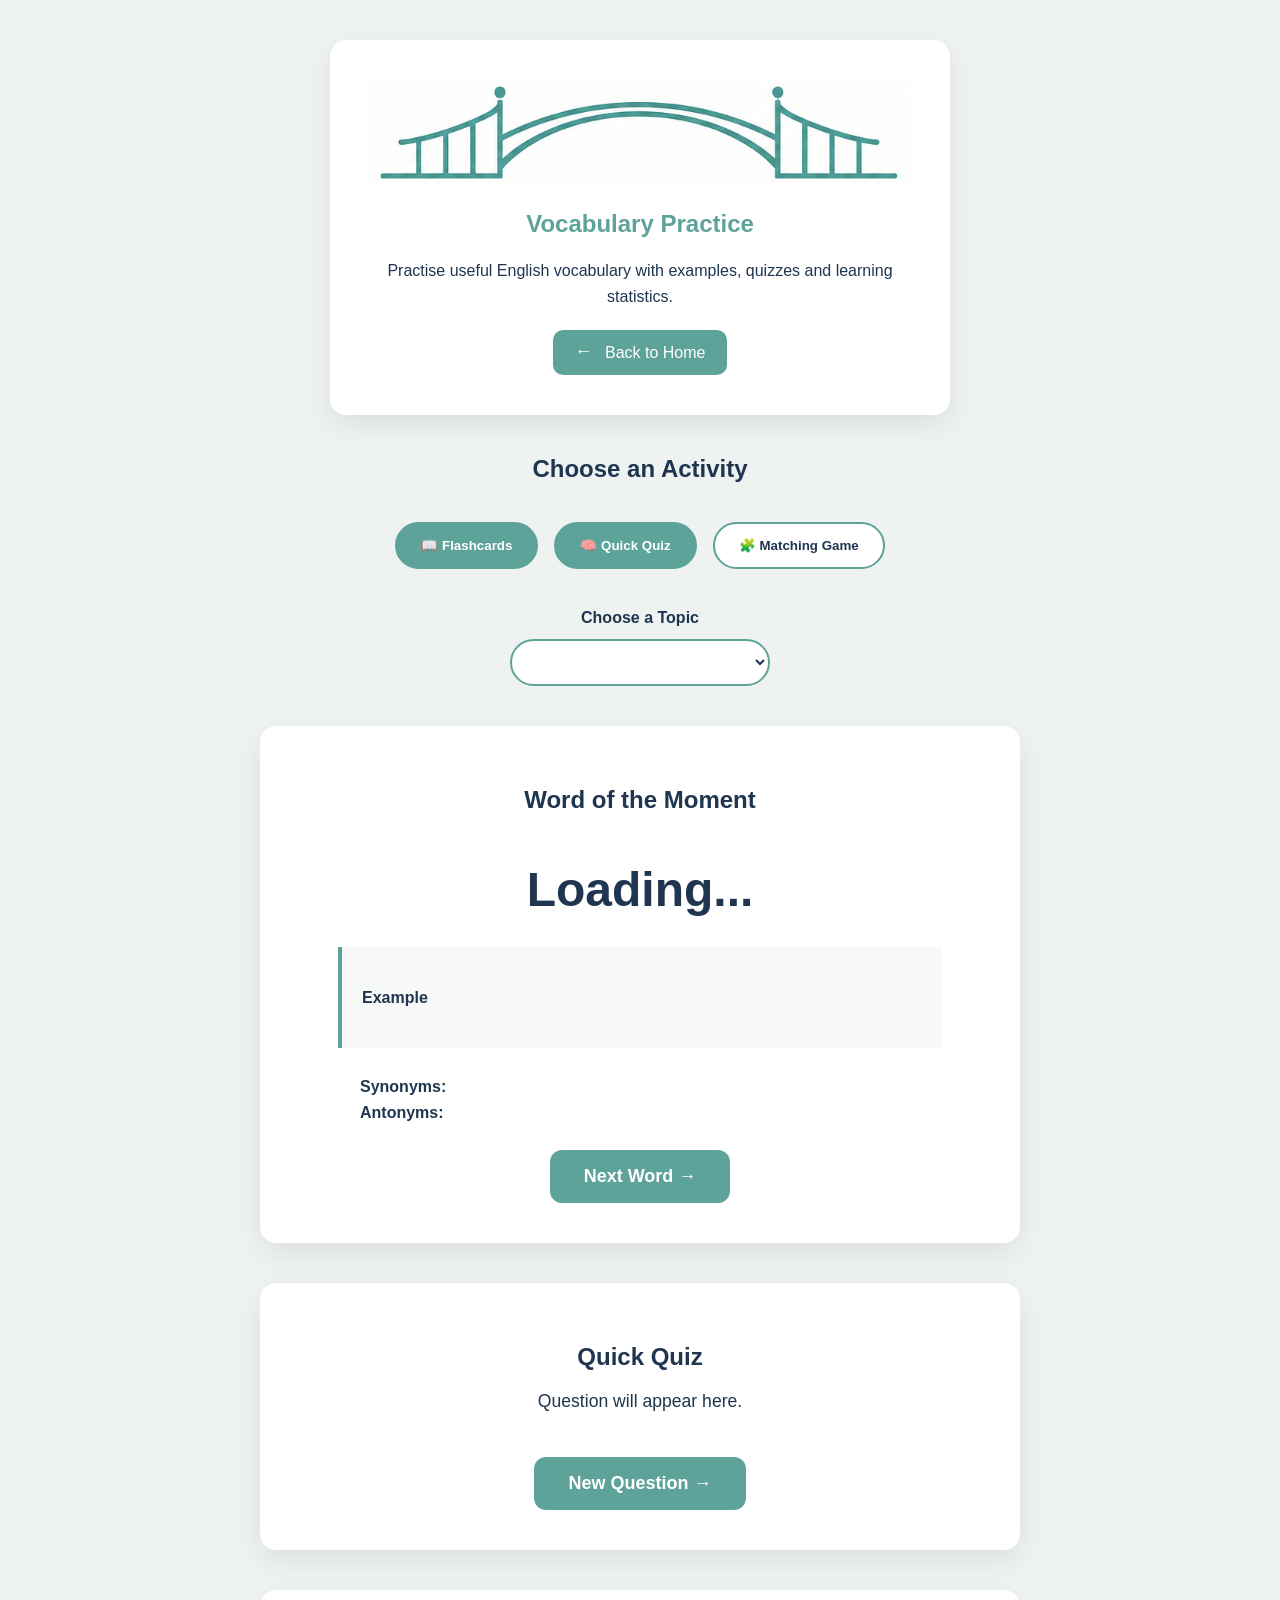
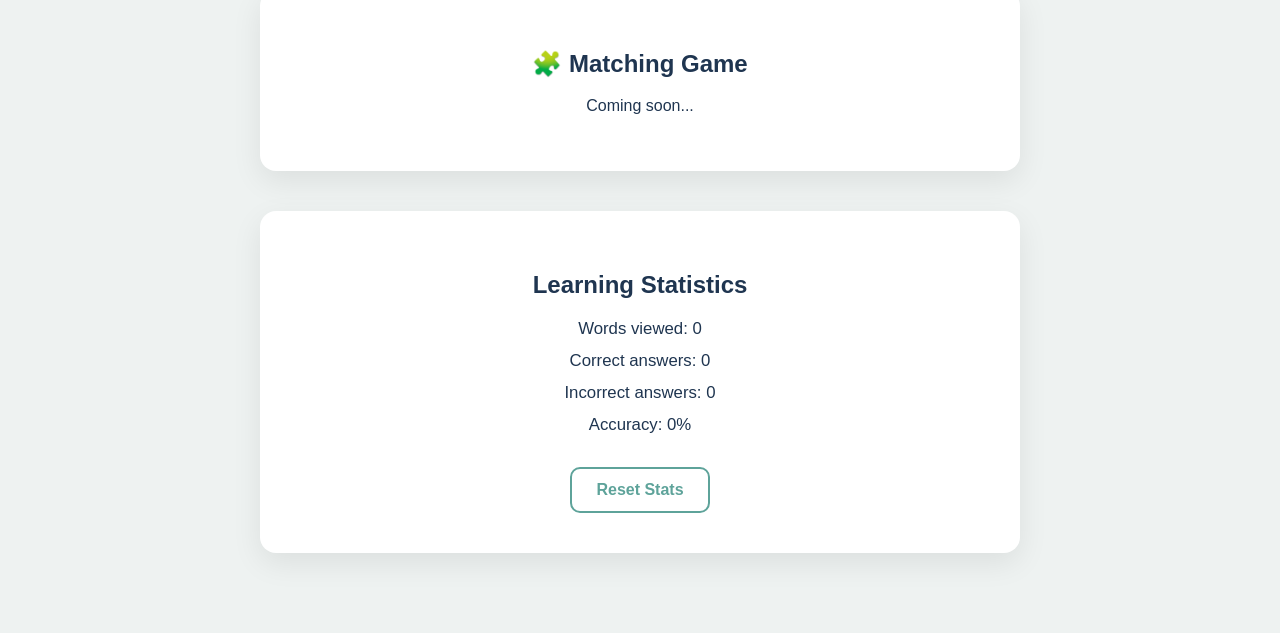
==== vocabulary.html @ be7f13d9 "Create matching game foundation" ====
<!DOCTYPE html>

<html lang="en">

<head>
    <meta charset="UTF-8">

<meta name="viewport" content="width=device-width, initial-scale=1.0">

<title>Vocabulary | MLJ Interactive Learning Suite</title>

<link rel="stylesheet" href="css/style.css">

</head>

<body>

<div class="container">

    <section class="hero">
        <img 
            src="images/mlj-bridge.png" 
            alt="My Language Journey bridge logo" 
            class="hero-logo"
        >

        <h1>Vocabulary Practice</h1>

        <p class="hero-text">
            Practise useful English vocabulary with examples, quizzes and learning statistics.
        </p>

        <a href="index.html" class="button-link"><span class="arrow">←</span> Back to Home</a>
    </section>

    <section class="vocabulary-activity-menu">

        <h2>Choose an Activity</h2>

        <div class="mini-activity-grid">

            <button class="mini-activity active">📖 Flashcards</button>

            <button class="mini-activity active">🧠 Quick Quiz</button>

            <button class="mini-activity">🧩 Matching Game</button>

        </div>

    </section>

    <section class="vocabulary-app">

        <div class="topic-control">
            <label for="topicSelect">Choose a Topic</label>

            <select id="topicSelect"></select>
        </div>

        <section class="word-card">

            <h2>Word of the Moment</h2>

            <div class="card">
                <h3 id="word">Loading...</h3>

                <p id="pronunciation"></p>

                <p id="wordMeta"></p>

                <p id="definition"></p>

                <div class="example-box">
                    <h4>Example</h4>
                    <p id="example"></p>
                </div>

                <div class="word-lists">
                    <p>
                        <strong>Synonyms:</strong>
                        <span id="synonyms"></span>
                    </p>

                    <p>
                        <strong>Antonyms:</strong>
                        <span id="antonyms"></span>
                    </p>
                </div>

                <button id="nextWord"> Next Word → </button>
            </div>

        </section>

        <section class="quiz-section">

            <h2>Quick Quiz</h2>

            <p id="quizQuestion">Question will appear here.</p>

            <div id="quizOptions"></div>

            <p id="quizFeedback"></p>

            <button id="newQuestion">New Question → </button>

        </section>

        <section class="matching-section">

            <h2>🧩 Matching Game</h2>

            <p>Coming soon...</p>

        </section>

        <section class="stats-section">

            <h2>Learning Statistics</h2>

            <p>Words viewed: <span id="wordsViewed">0</span></p>

            <p>Correct answers: <span id="correctAnswers">0</span></p>

            <p>Incorrect answers: <span id="incorrectAnswers">0</span></p>

            <p>Accuracy: <span id="accuracy">0%</span></p>

            <button id="reset-stats-button">Reset Stats</button>

        </section>

    </section>

</div>

<script src="js/ui.js"></script>
<script src="js/stats.js"></script>
<script src="js/vocabulary.js"></script>
<script src="js/quiz.js"></script>
<script src="js/matching.js"></script>

</body>

</html>
---- css/style.css ----
/* ======================================================
   MLJ Interactive Learning Suite
   Main Stylesheet
====================================================== */

body {
    margin: 0;
    font-family: Arial, Helvetica, sans-serif;
    background: #EEF2F1;
    color: #1F3550;
}

/* ======================================================
   Layout
====================================================== */

.container {
    max-width: 1100px;
    margin: 0 auto;
    padding: 40px 20px;
}

/* ======================================================
   Hero
====================================================== */

.hero {
    background: white;
    max-width: 620px;
    margin: 0 auto;
    padding: 40px;
    border-radius: 16px;
    text-align: center;
    box-shadow: 0 10px 30px rgba(0,0,0,.08);
    box-sizing: border-box;
}

.hero-logo {
    display: block;
    width: 100%;
    max-width: 550px;
    height: auto;
    margin: 0 auto 24px;
}

h1 {
    color: #5EA39A;
    margin-bottom: 12px;
}

.hero-text {
    max-width: 700px;
    margin: 20px auto 0;
    line-height: 1.6;
}

.eyebrow {
    color: #5EA39A;
    font-size: 14px;
    font-weight: bold;
    letter-spacing: 1px;
    text-transform: uppercase;
}

/* ======================================================
   Homepage Activity Cards
====================================================== */

.activity-grid {
    display: grid;
    grid-template-columns: repeat(2, 1fr);
    gap: 24px;
    margin-top: 50px;
}

.activity-card {
    background: white;
    border-radius: 18px;
    padding: 30px;
    box-shadow: 0 10px 30px rgba(31,53,80,.08);
}

.activity-icon {
    font-size: 36px;
    margin-bottom: 15px;
}

.activity-card h2 {
    color: #1F3550;
    margin-bottom: 10px;
}

.activity-card p {
    font-size: 16px;
    line-height: 1.6;
}

.coming-soon {
    opacity: .8;
}

/* ======================================================
   Buttons
====================================================== */

#nextWord,
#newQuestion {

    padding: 16px 34px;

    font-size: 18px;

    font-weight: bold;

    border-radius: 12px;

    min-width: 180px;
}

#nextWord:hover,
#newQuestion:hover {

    transform: translateY(-3px);

    box-shadow: 0 8px 18px rgba(31,53,80,.18);
}

button,
.button-link {

    display: inline-block;

    background: #5EA39A;
    color: white;

    text-decoration: none;

    border: none;
    border-radius: 10px;

    padding: 12px 22px;

    margin-top: 20px;

    cursor: pointer;

    transition: .25s;
}

button:hover,
.button-link:hover {

    background: #1F3550;
}

button:disabled {

    background: #B8C7C4;
    cursor: not-allowed;
}

.arrow {
    display: inline-block;
    margin-right: 8px;
    font-size: 18px;
    transform: translateY(-1px);
}

#reset-stats-button {

    background: white;
    color: #5EA39A;

    border: 2px solid #5EA39A;

    font-size: 16px;
    font-weight: bold;

    padding: 12px 24px;
}

#reset-stats-button:hover {

    background: #5EA39A;
    color: white;
}

/* ======================================================
   Vocabulary Page
====================================================== */

.vocabulary-app {

    max-width: 800px;
    margin: 20px auto 0;
    text-align: center;
}

.vocabulary-activity-menu {
    max-width: 760px;
    margin: 40px auto 20px;
    text-align: center;
}

.mini-activity-grid {
    display: flex;
    gap: 16px;
    justify-content: center;
    flex-wrap: wrap;
}

.mini-activity {
    background: white;
    color: #1F3550;
    border: 2px solid #5EA39A;
    border-radius: 999px;
    padding: 14px 24px;
    font-weight: bold;
}

.mini-activity.active {
    background: #5EA39A;
    color: white;
}

.topic-control {
    display: flex;
    flex-direction: column;
    align-items: center;
    justify-content: center;

    margin: 40px auto 30px;
}

.topic-control label {
    margin-bottom: 12px;
    font-weight: bold;
}

#topicSelect {
    display: block;
    width: 260px;
    max-width: 100%;
    margin: 0 auto;

    padding: 12px 45px 12px 20px;

    border-radius: 999px;
    border: 2px solid #5EA39A;

    background-color: white;

    font-size: 1rem;
    color: #1F3550;

    text-align: center;
    text-align-last: center;

    cursor: pointer;
}

.word-card,
.quiz-section,
.matching-section,
.stats-section {
    background: white;
    max-width: 760px;
    width: 100%;
    padding: 40px;
    border-radius: 16px;
    box-shadow: 0 10px 30px rgba(0,0,0,.08);
    box-sizing: border-box;
    margin: 40px auto;
    text-align: center;
}

/* ======================================================
   Word Card
====================================================== */

.card {

    transition: .3s;
}

.card:hover {

    transform: translateY(-4px);
}

.fade {
    opacity: 0;
    transform: translateY(8px);
}

.word-card,
.quiz-section {
    transition:
        opacity .25s ease,
        transform .25s ease;
}

#word {

    font-size:48px;
    font-weight:700;
    color: #1F3550;
    margin-bottom: 15px;
}

#pronunciation {

    color: #5EA39A;
    font-style: italic;
    margin-bottom: 15px;
}

#definition {

    max-width: 560px;
    margin: 0 auto;
    font-size: 1.1rem;
    line-height: 1.6;
}

.example-box {

    background: #F7F9F9;
    border-left: 4px solid #5EA39A;
    padding: 20px;
    margin: 30px auto;
    max-width: 560px;
    text-align: left;
}

.word-lists {

    max-width: 560px;
    margin: 25px auto 0;
    text-align: left;
}

.word-lists p {

    margin: 8px 0;
}

/* ======================================================
   Quiz
====================================================== */

#quizQuestion {

    font-size: 1.1rem;
    margin-bottom: 25px;
}

#quizOptions {
    max-width: 520px;
    margin: 0 auto;
}

#quizOptions button {

    display: block;

    width: 100%;

    margin: 12px 0;

    padding: 16px;

    font-size: 18px;

    font-weight: bold;

    letter-spacing: .3px;

    border-radius: 12px;

    transition: all .2s ease;
}

#quizOptions button:hover:not(:disabled) {

    transform: translateY(-3px);

    box-shadow: 0 8px 18px rgba(31,53,80,.18);

    background: #1F3550;
}

#quizOptions button.correct {

    background: #4CAF50;
}

#quizOptions button.incorrect {

    background: #D9534F;
}

#quizFeedback {

    margin-top: 20px;

    font-weight: bold;
}

/* ======================================================
   Matching Game
====================================================== */



/* ======================================================
   Statistics
====================================================== */

.stats-section p {

    margin: 12px 0;

    font-size: 1.05rem;
}

/* ======================================================
   Responsive
====================================================== */

@media (max-width:700px) {

    .activity-grid {
        grid-template-columns: 1fr;
    }

    .hero {
        padding: 30px;
    }

    .hero-logo {
        max-width: 420px;
    }

    .word-card,
    .quiz-section,
    .matching-section,
    .stats-section {
        padding: 25px;
    }
}
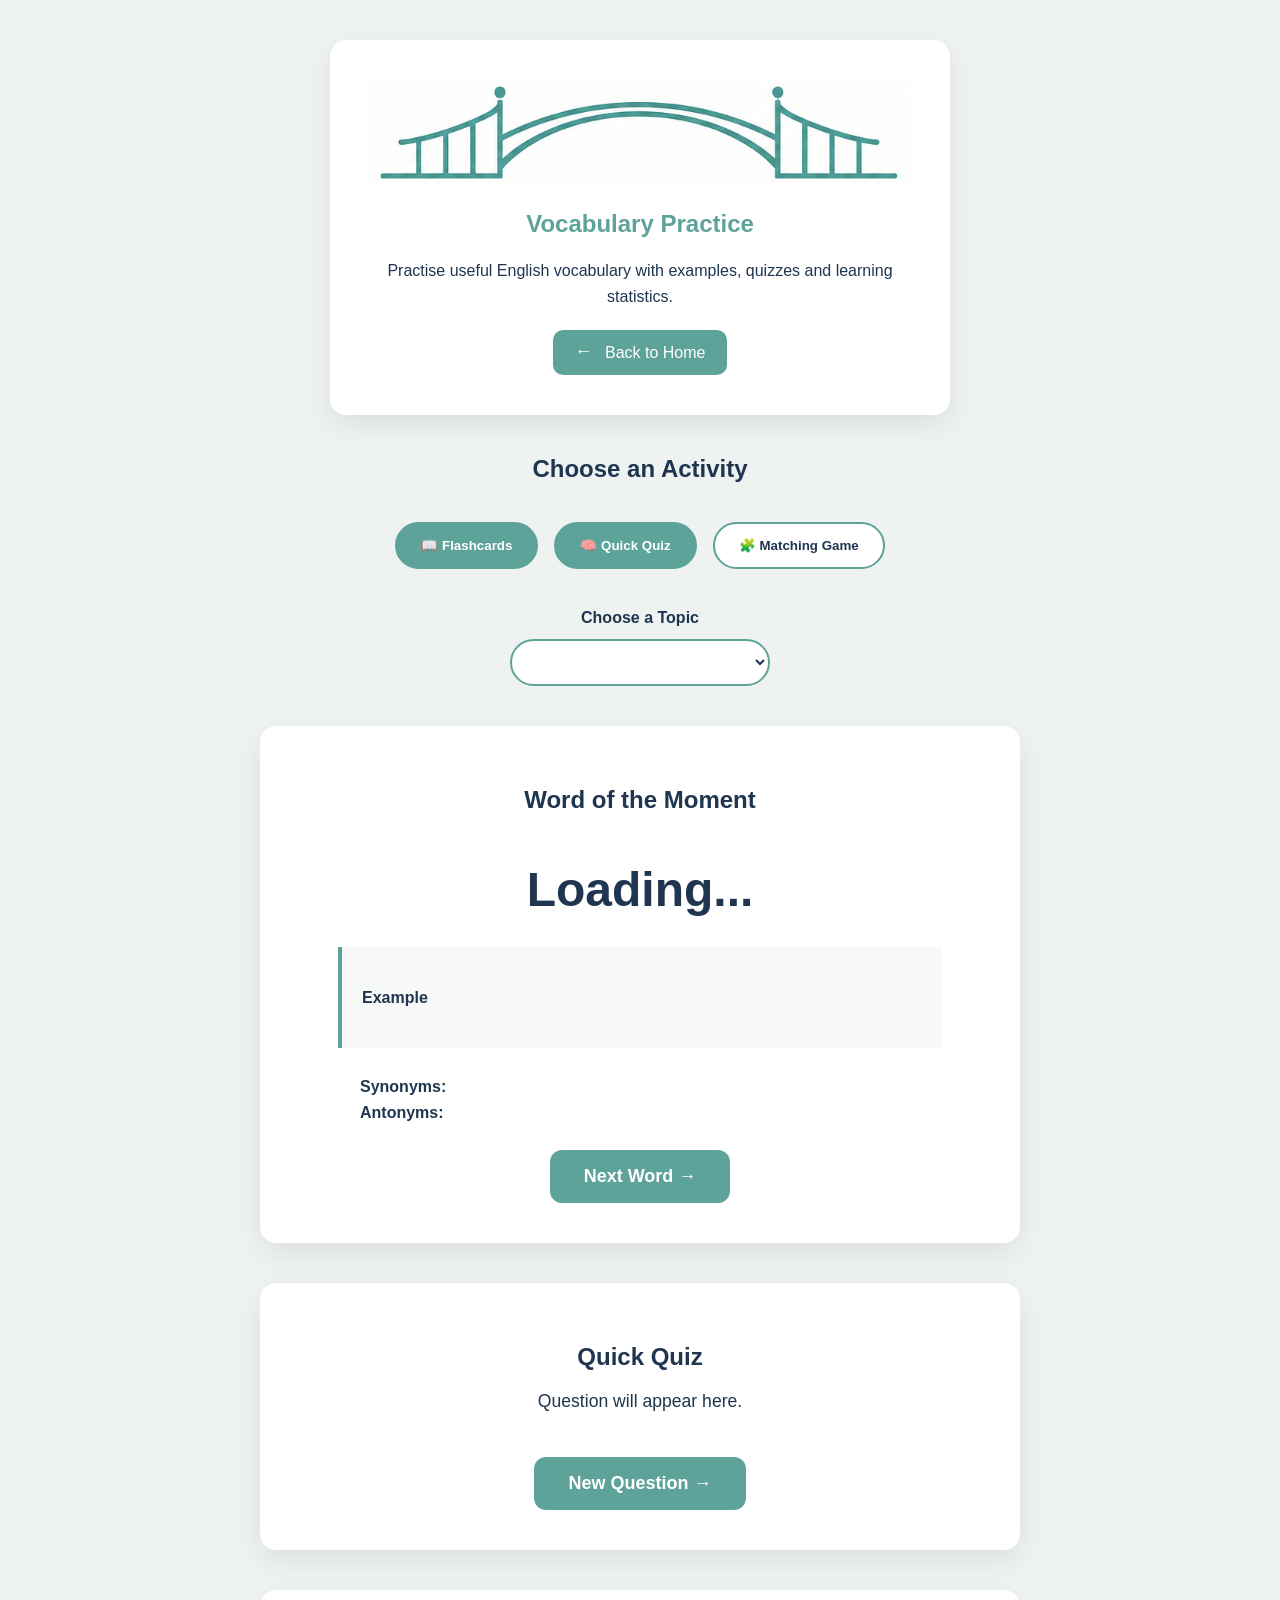
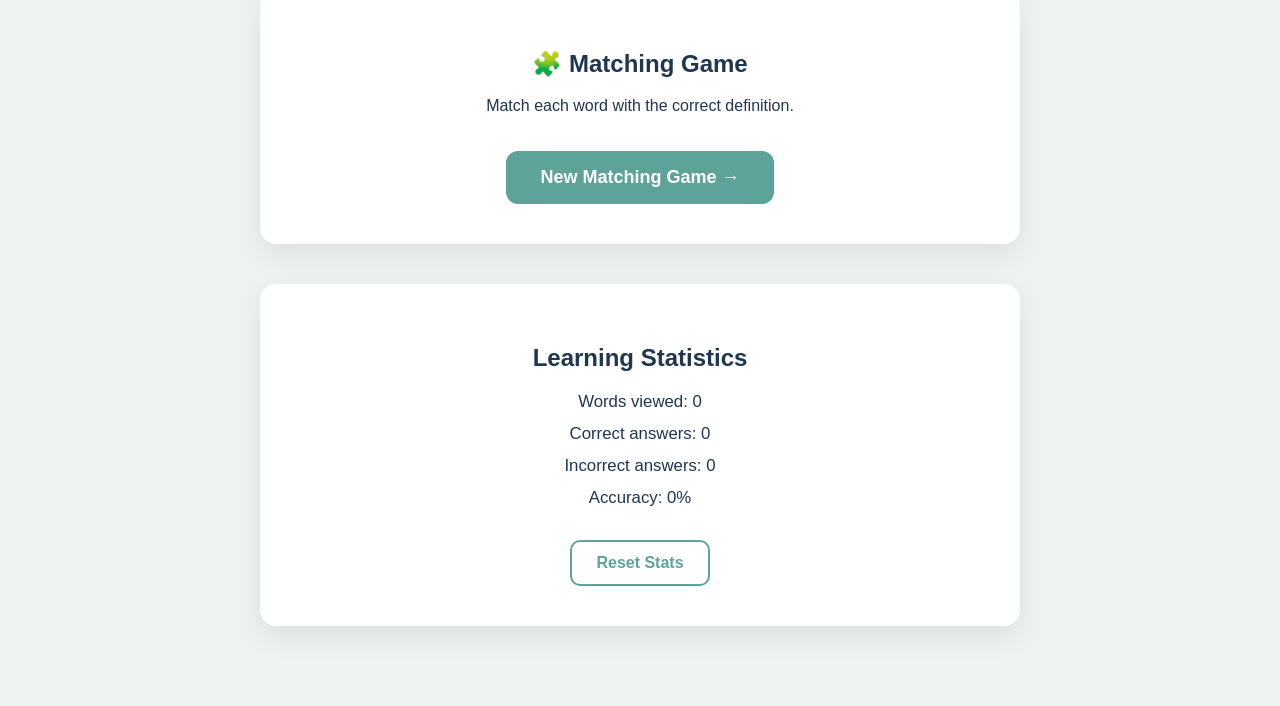
==== commit 85c39173: "Make matching game playable" ====
--- a/vocabulary.html
+++ b/vocabulary.html
@@ -110,7 +110,11 @@
 
             <h2>🧩 Matching Game</h2>
 
-            <p>Coming soon...</p>
+            <p>Match each word with the correct definition.</p>
+
+            <div id="matchingGame"></div>
+
+            <button id="newMatchingGame">New Matching Game →</button>
 
         </section>
 
--- a/css/style.css
+++ b/css/style.css
@@ -411,7 +411,86 @@
    Matching Game
 ====================================================== */
 
-
+.matching-columns {
+    display: grid;
+    grid-template-columns: 1fr 1fr;
+    gap: 32px;
+    margin-top: 30px;
+}
+
+.matching-column h3 {
+    margin-bottom: 18px;
+    color: #1F3550;
+}
+
+.matching-item {
+    background: #F7F9F9;
+    border: 2px solid #5EA39A;
+    border-radius: 12px;
+
+    min-height: 72px;
+    padding: 18px;
+    margin-bottom: 14px;
+
+    display: flex;
+    justify-content: center;
+    align-items: center;
+    text-align: center;
+
+    font-size: 17px;
+    line-height: 1.4;
+
+    cursor: pointer;
+    transition: .2s;
+}
+
+.matching-word {
+    font-size: 20px;
+    font-weight: 700;
+}
+
+.matching-definition {
+    font-size: 16px;
+    font-weight: 500;
+}
+
+.matching-item:hover {
+    background: white;
+    transform: translateY(-3px);
+    box-shadow: 0 8px 18px rgba(31,53,80,.15);
+}
+
+#newMatchingGame {
+    padding: 16px 34px;
+    font-size: 18px;
+    font-weight: bold;
+    border-radius: 12px;
+    min-width: 220px;
+}
+
+.matching-item.selected {
+    background: #1F3550;
+    color: white;
+    border-color: #1F3550;
+}
+
+.matching-item.matched {
+    background: #4CAF50;
+    color: white;
+    border-color: #4CAF50;
+    cursor: default;
+}
+
+.matching-item.wrong {
+    background: #D9534F;
+    color: white;
+    border-color: #D9534F;
+}
+
+#matchingFeedback {
+    margin-top: 20px;
+    font-weight: bold;
+}
 
 /* ======================================================
    Statistics
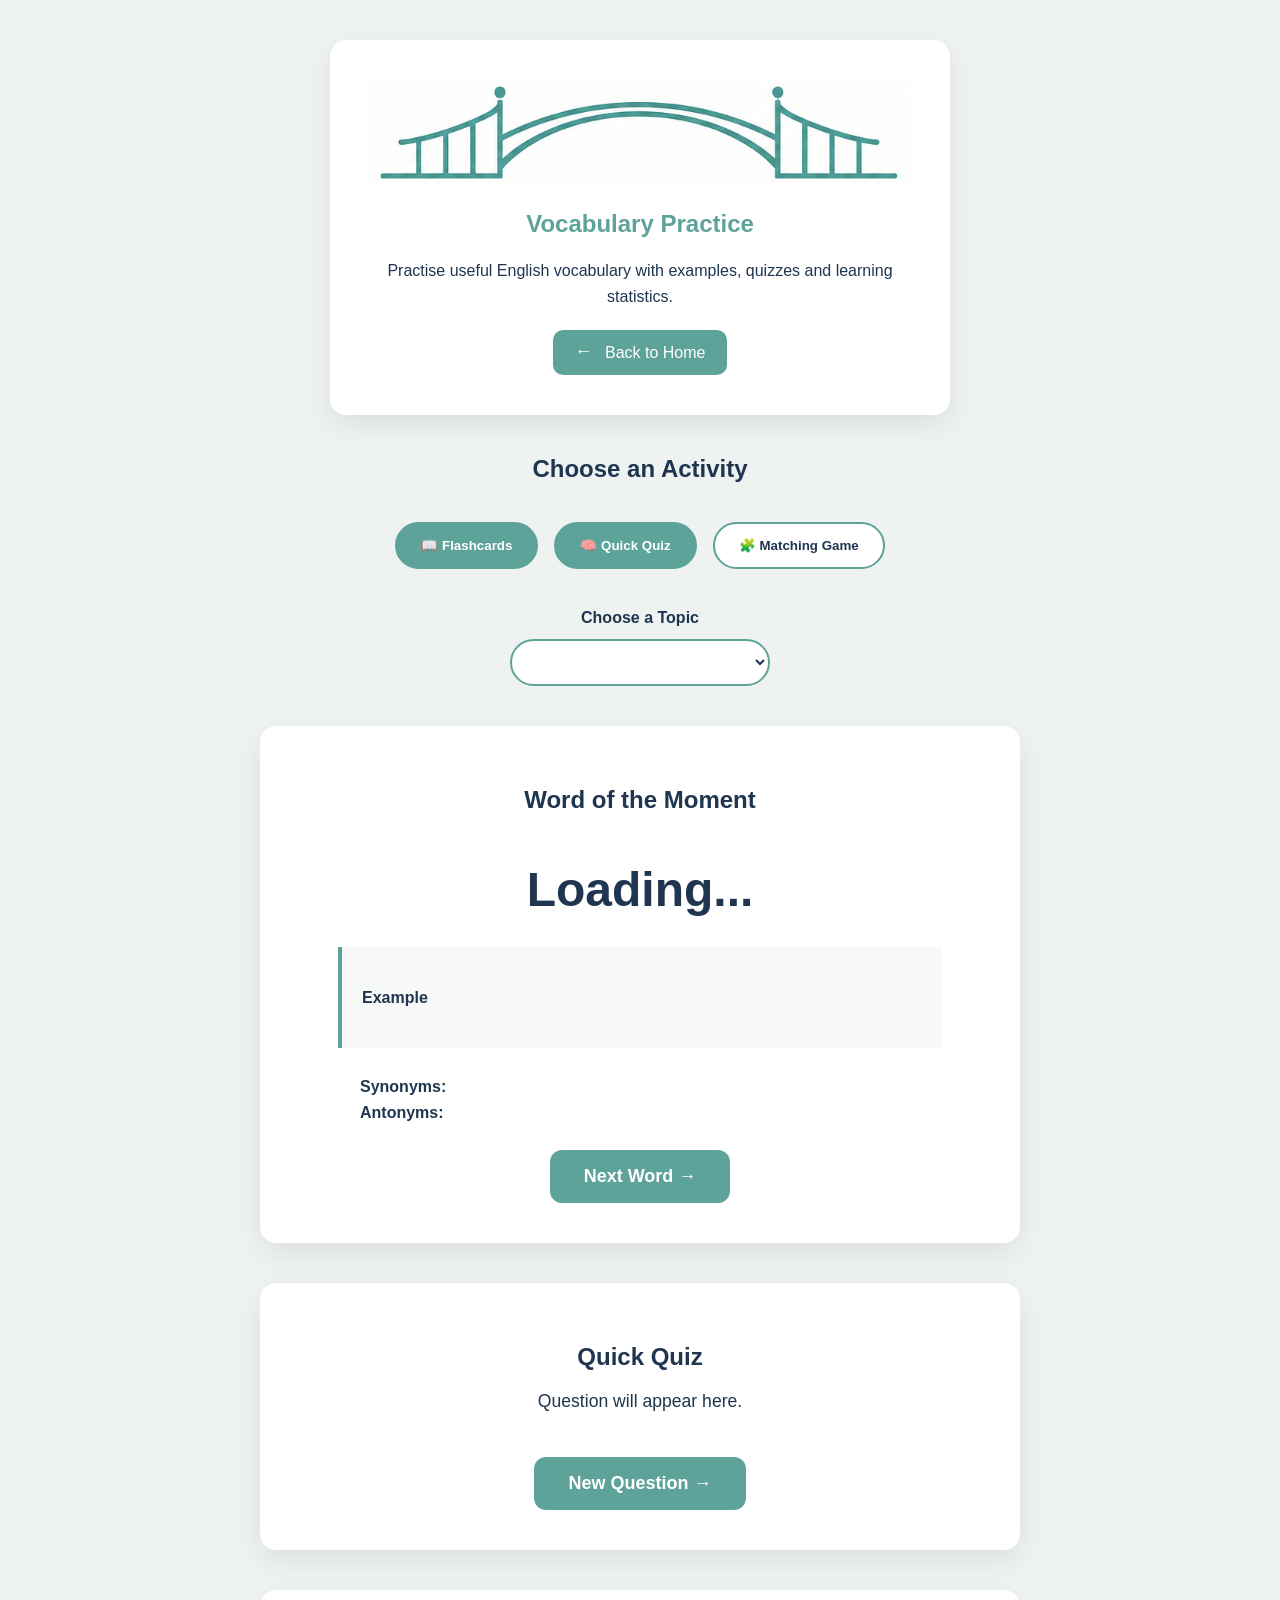
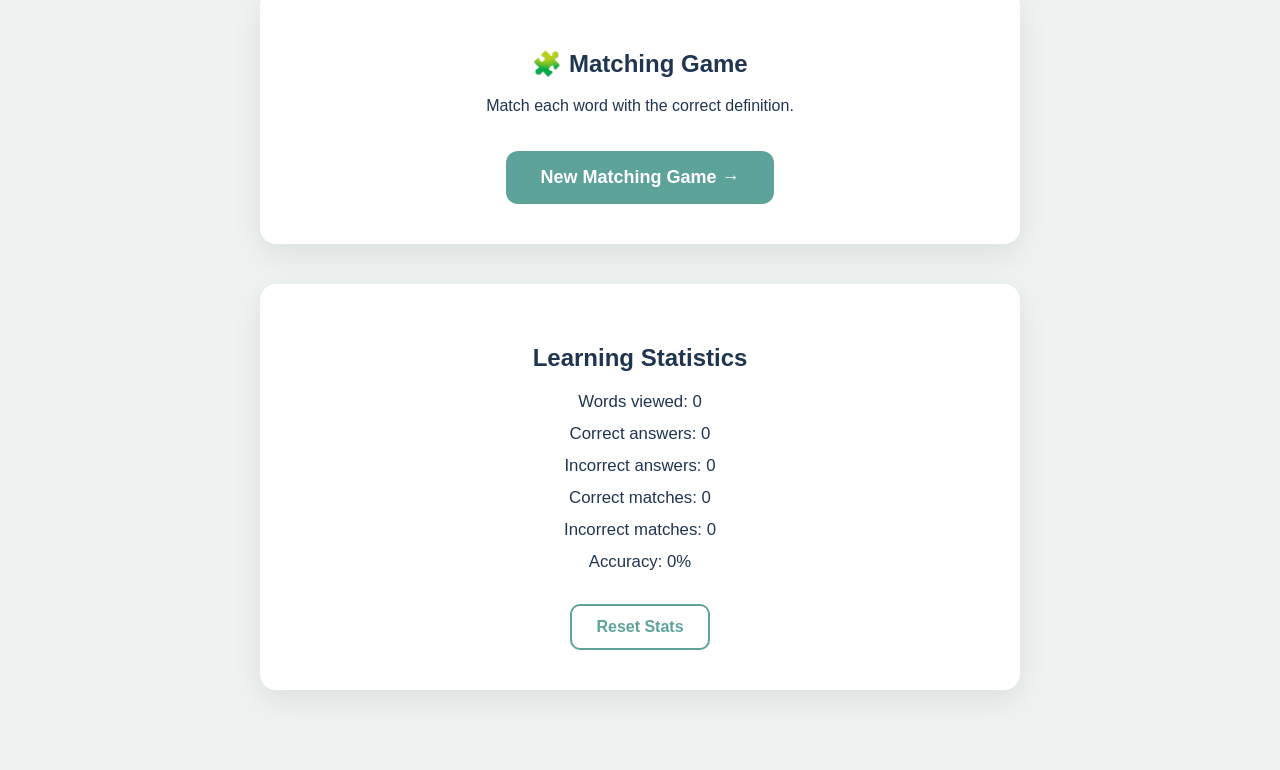
==== commit f8588525: "Complete playable matching game with scoring" ====
--- a/vocabulary.html
+++ b/vocabulary.html
@@ -128,6 +128,10 @@
 
             <p>Incorrect answers: <span id="incorrectAnswers">0</span></p>
 
+            <p>Correct matches: <span id="correctMatches">0</span></p>
+
+            <p>Incorrect matches: <span id="incorrectMatches">0</span></p>
+
             <p>Accuracy: <span id="accuracy">0%</span></p>
 
             <button id="reset-stats-button">Reset Stats</button>
--- a/css/style.css
+++ b/css/style.css
@@ -454,8 +454,10 @@
     font-weight: 500;
 }
 
-.matching-item:hover {
+.matching-item:not(.disabled):not(.wrong):hover {
     background: white;
+    color: #1F3550;
+    border-color: #1F3550;
     transform: translateY(-3px);
     box-shadow: 0 8px 18px rgba(31,53,80,.15);
 }
@@ -485,6 +487,17 @@
     background: #D9534F;
     color: white;
     border-color: #D9534F;
+}
+
+.matching-item.disabled {
+
+    pointer-events: none;
+
+    cursor: default;
+
+    transform: none !important;
+
+    box-shadow: none !important;
 }
 
 #matchingFeedback {
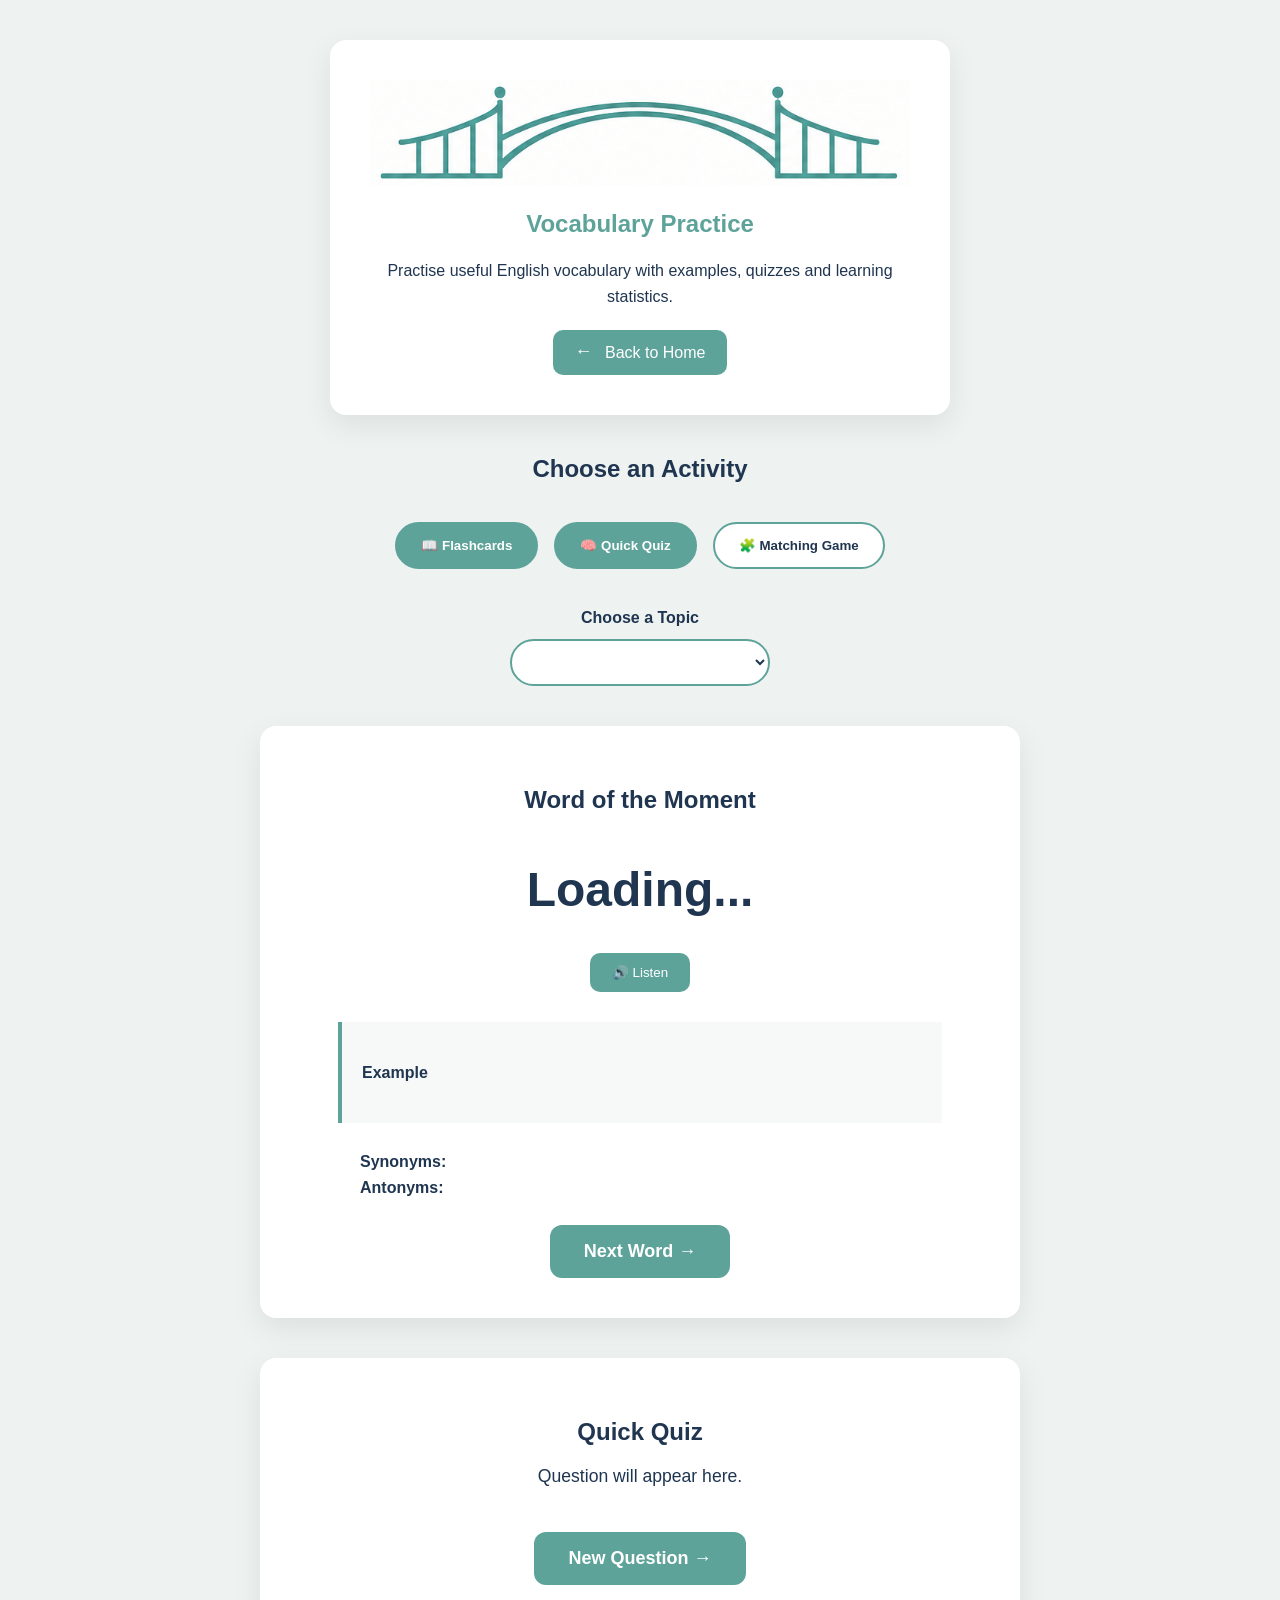
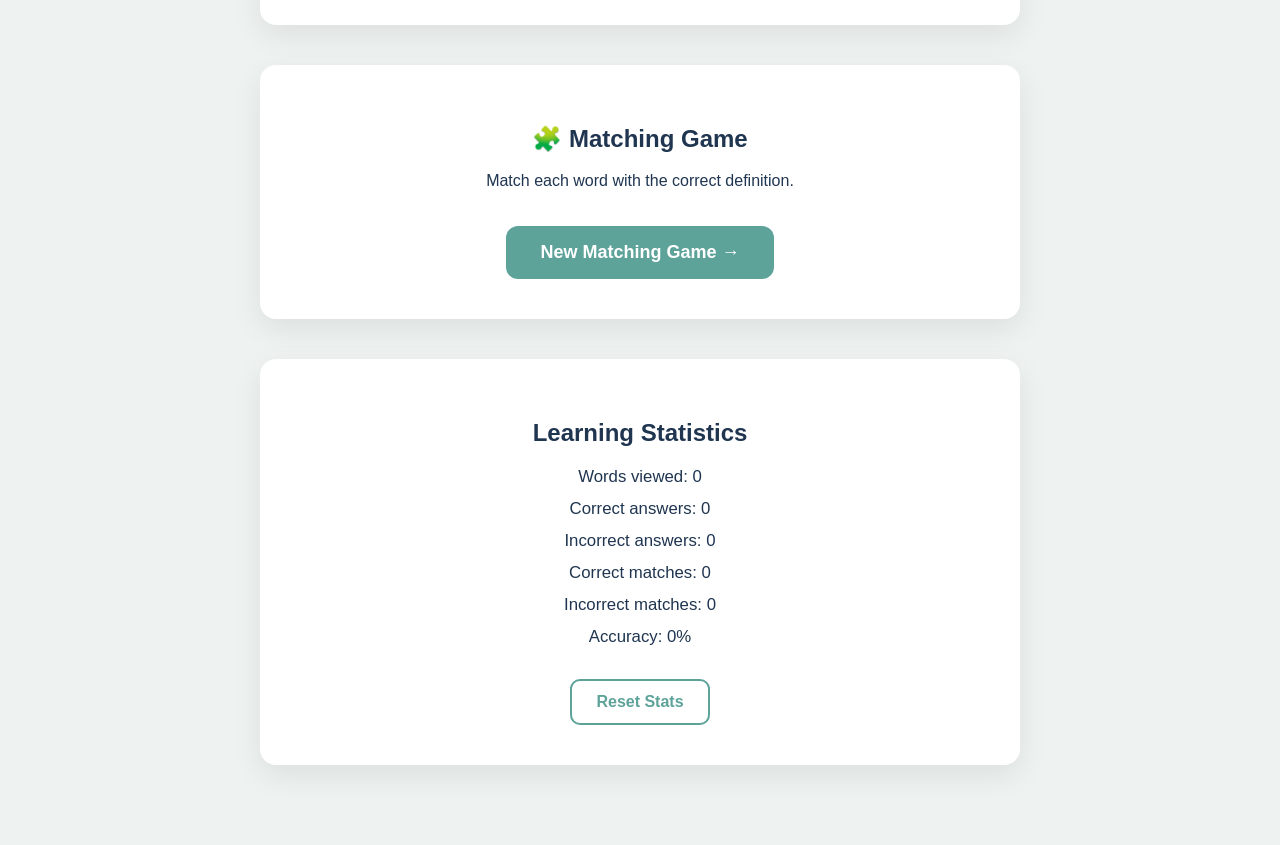
==== commit 4b99e1a4: "Add pronunciation playback button" ====
--- a/vocabulary.html
+++ b/vocabulary.html
@@ -65,6 +65,7 @@
                 <h3 id="word">Loading...</h3>
 
                 <p id="pronunciation"></p>
+                <button id="listenButton" class="listen-button">🔊 Listen</button>
 
                 <p id="wordMeta"></p>
 
@@ -147,6 +148,7 @@
 <script src="js/vocabulary.js"></script>
 <script src="js/quiz.js"></script>
 <script src="js/matching.js"></script>
+<script src="js/speech.js"></script>
 
 </body>
 
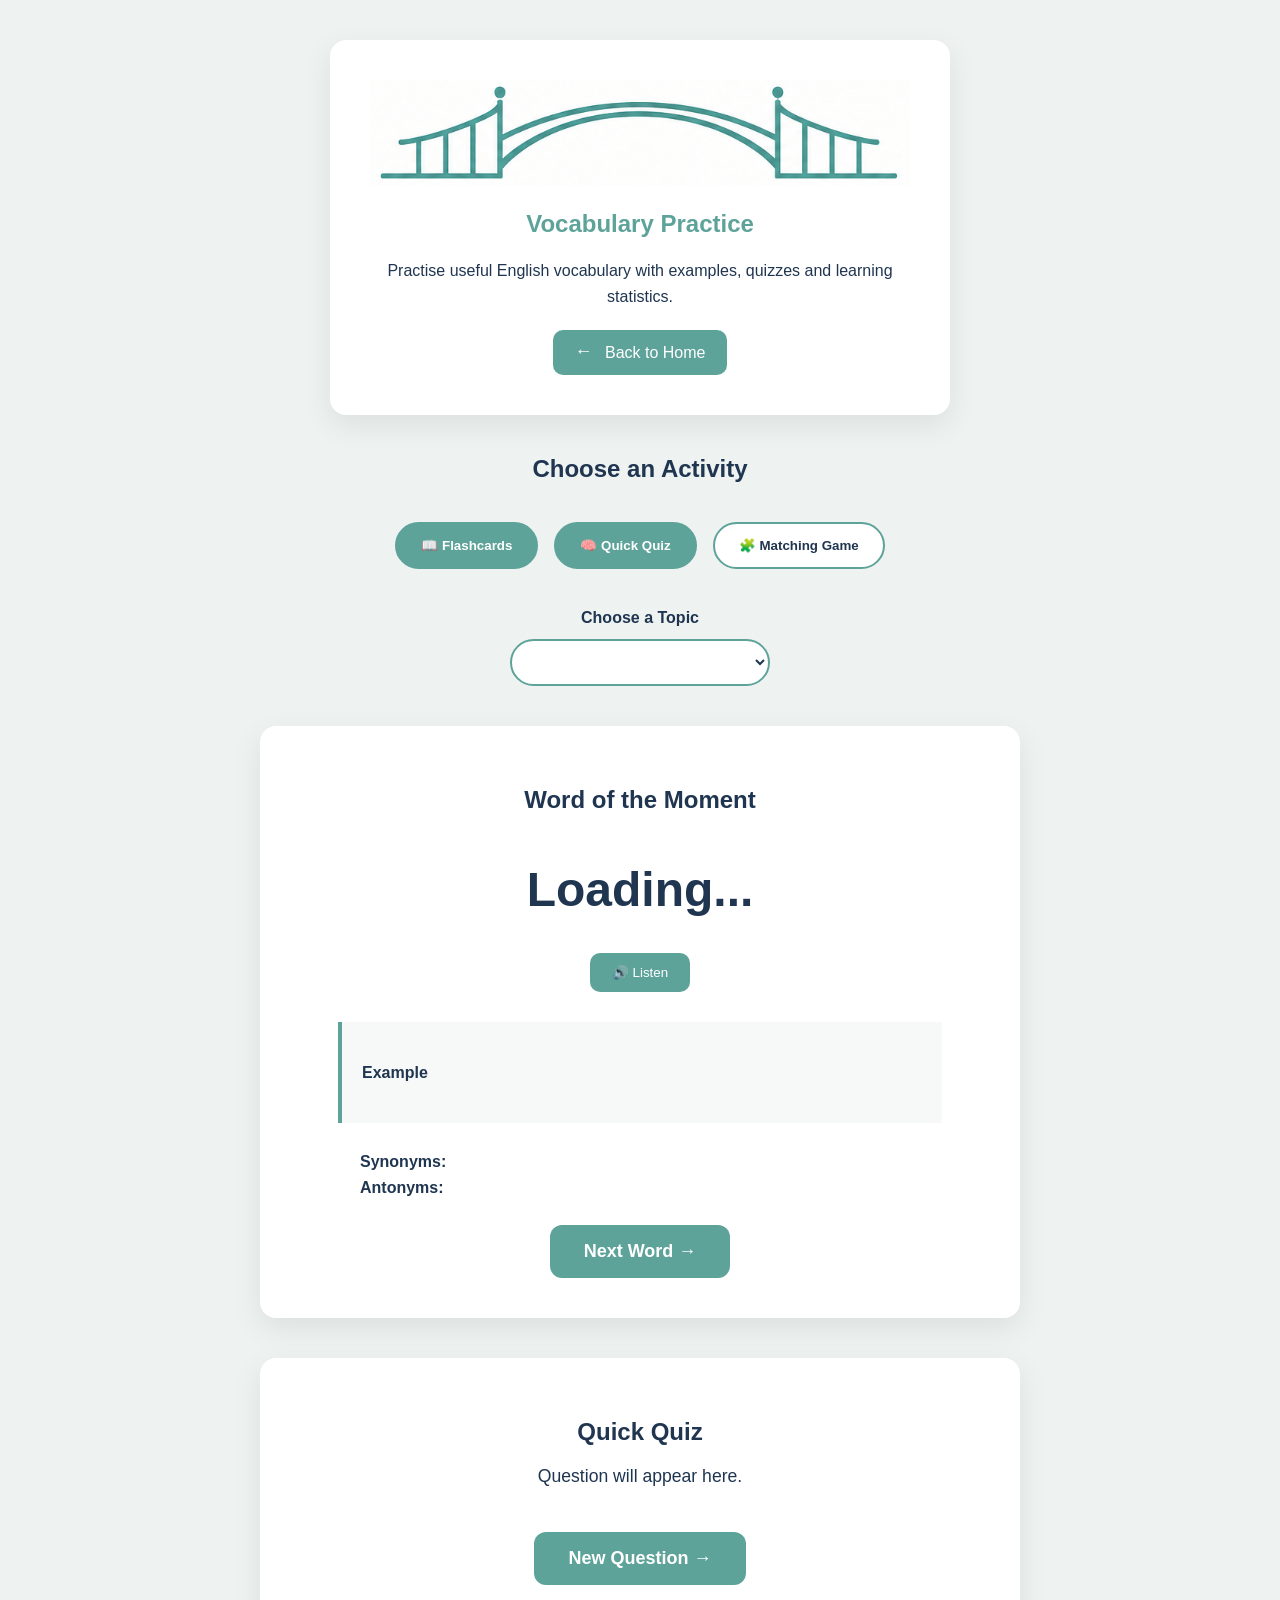
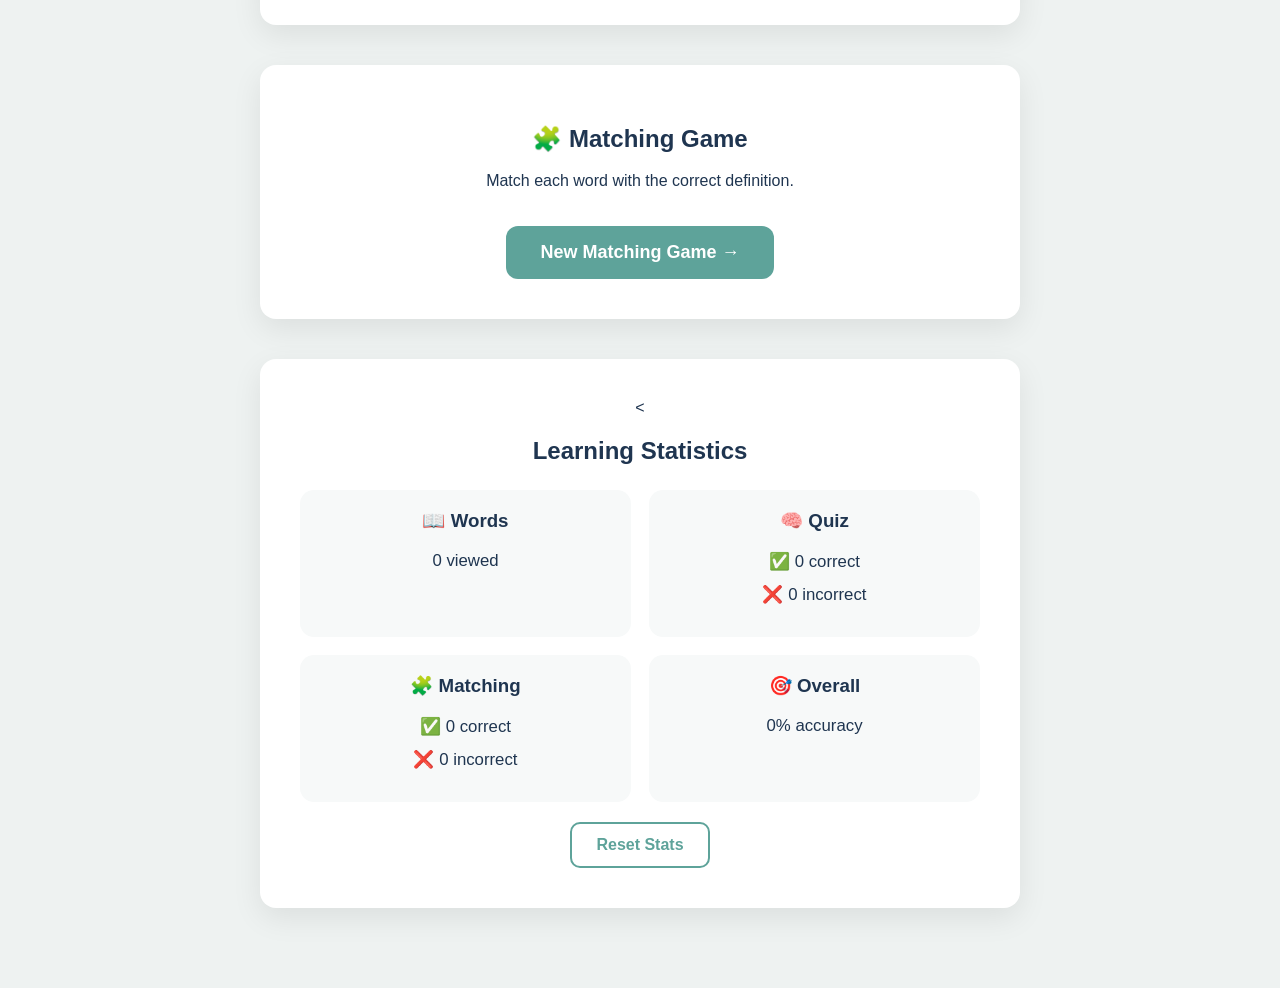
==== commit cbf02242: "Improve learning statistics layout" ====
--- a/vocabulary.html
+++ b/vocabulary.html
@@ -121,19 +121,33 @@
 
         <section class="stats-section">
 
-            <h2>Learning Statistics</h2>
+            <<h2>Learning Statistics</h2>
 
-            <p>Words viewed: <span id="wordsViewed">0</span></p>
+            <div class="stats-grid">
 
-            <p>Correct answers: <span id="correctAnswers">0</span></p>
+                <div class="stat-box">
+                    <h3>📖 Words</h3>
+                    <p><span id="wordsViewed">0</span> viewed</p>
+                </div>
 
-            <p>Incorrect answers: <span id="incorrectAnswers">0</span></p>
+                <div class="stat-box">
+                    <h3>🧠 Quiz</h3>
+                    <p>✅ <span id="correctAnswers">0</span> correct</p>
+                    <p>❌ <span id="incorrectAnswers">0</span> incorrect</p>
+                </div>
 
-            <p>Correct matches: <span id="correctMatches">0</span></p>
+                <div class="stat-box">
+                    <h3>🧩 Matching</h3>
+                    <p>✅ <span id="correctMatches">0</span> correct</p>
+                    <p>❌ <span id="incorrectMatches">0</span> incorrect</p>
+                </div>
 
-            <p>Incorrect matches: <span id="incorrectMatches">0</span></p>
+                <div class="stat-box">
+                    <h3>🎯 Overall</h3>
+                    <p><span id="accuracy">0%</span> accuracy</p>
+                </div>
 
-            <p>Accuracy: <span id="accuracy">0%</span></p>
+            </div>
 
             <button id="reset-stats-button">Reset Stats</button>
 
--- a/css/style.css
+++ b/css/style.css
@@ -516,6 +516,24 @@
     font-size: 1.05rem;
 }
 
+.stats-grid {
+    display: grid;
+    grid-template-columns: repeat(2, 1fr);
+    gap: 18px;
+    margin-top: 25px;
+}
+
+.stat-box {
+    background: #F7F9F9;
+    border-radius: 14px;
+    padding: 20px;
+}
+
+.stat-box h3 {
+    margin-top: 0;
+    color: #1F3550;
+}
+
 /* ======================================================
    Responsive
 ====================================================== */
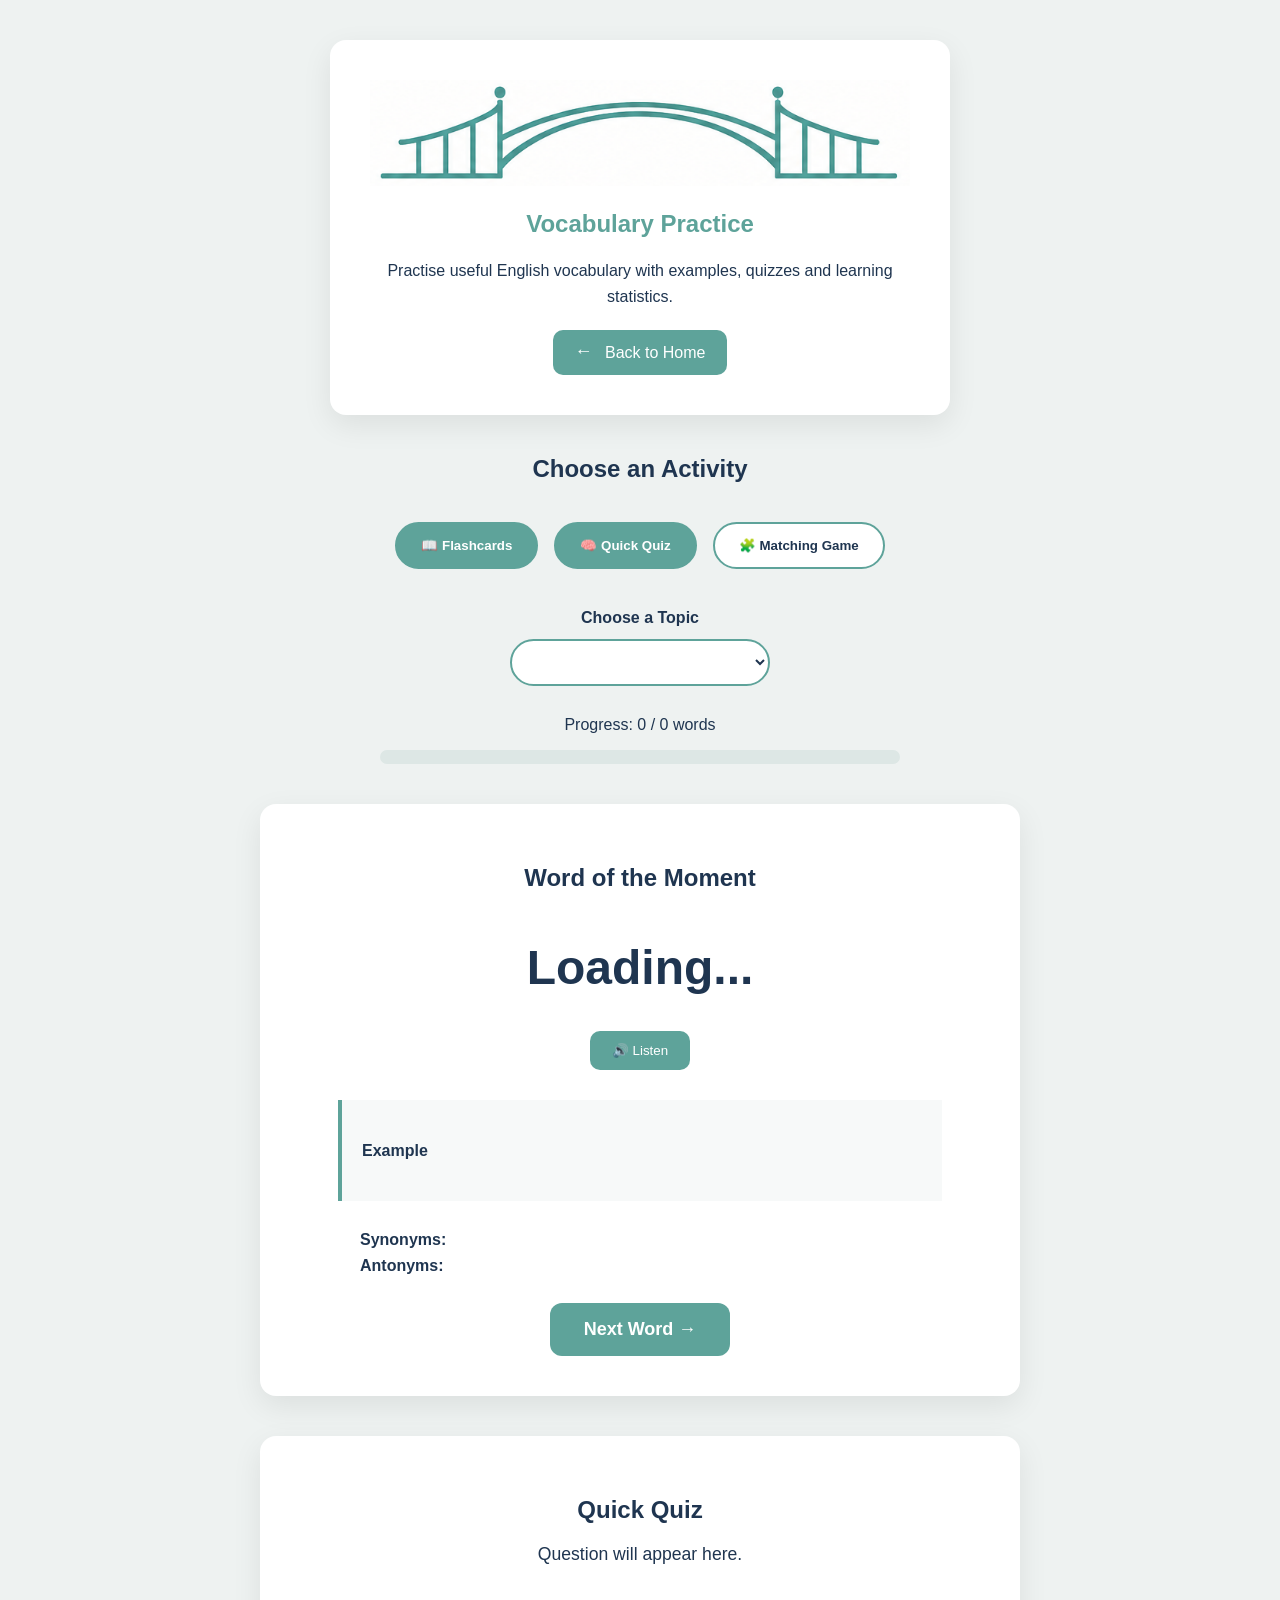
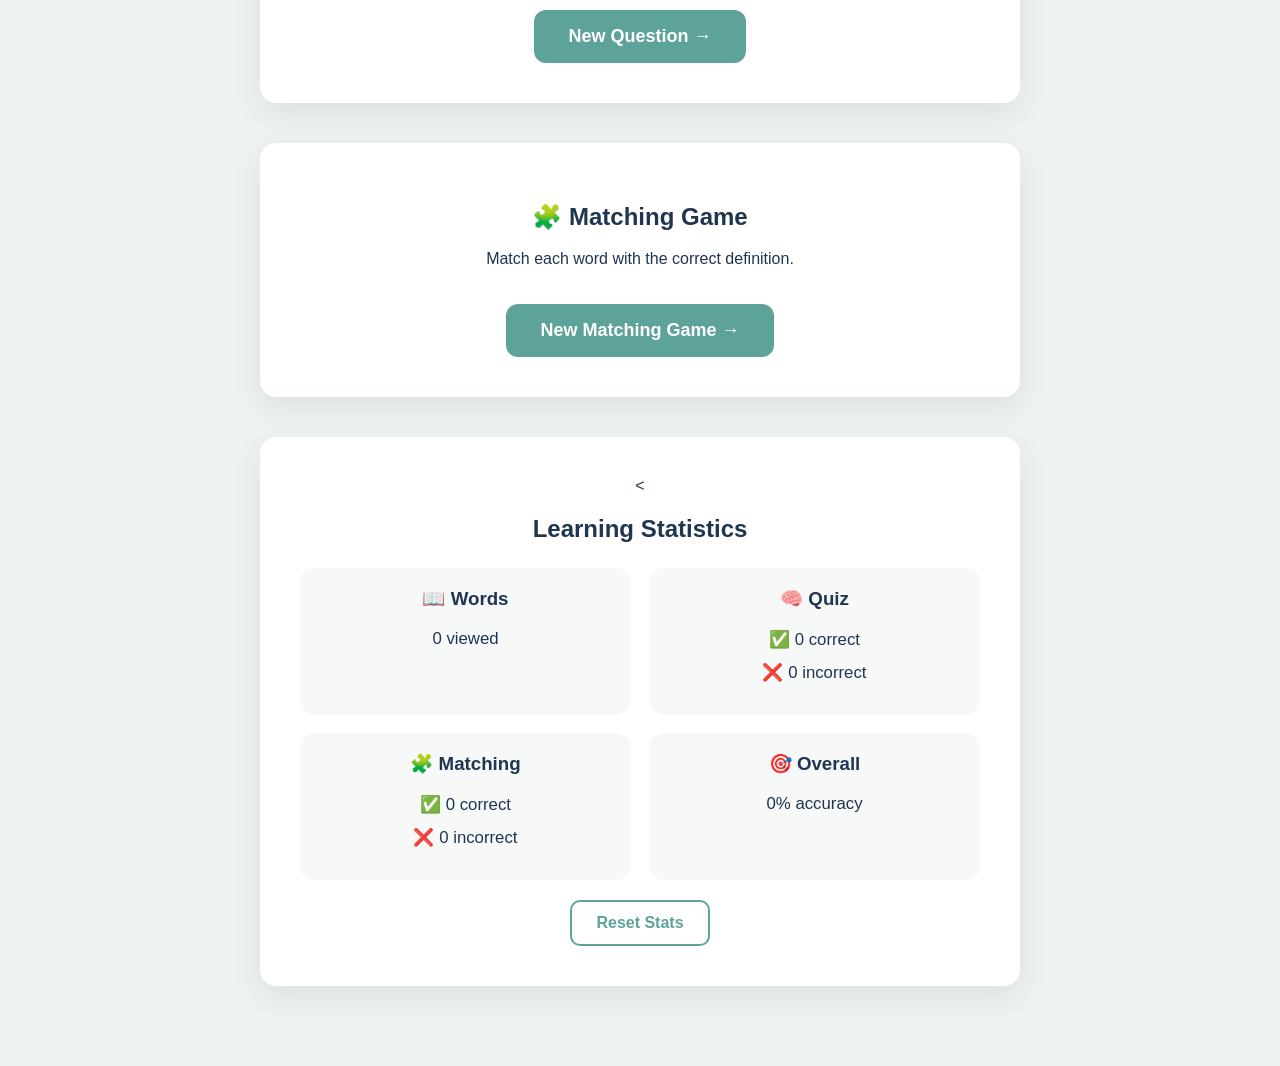
==== commit 5d44ab12: "Add vocabulary progress bar" ====
--- a/vocabulary.html
+++ b/vocabulary.html
@@ -55,6 +55,13 @@
             <label for="topicSelect">Choose a Topic</label>
 
             <select id="topicSelect"></select>
+        </div>
+
+        <div class="progress-area">
+            <p id="progressText">Progress: 0 / 0 words</p>
+            <div class="progress-bar">
+                <div id="progressFill"></div>
+            </div>
         </div>
 
         <section class="word-card">
--- a/css/style.css
+++ b/css/style.css
@@ -257,6 +257,27 @@
     text-align-last: center;
 
     cursor: pointer;
+}
+
+.progress-area {
+    max-width: 520px;
+    margin: 25px auto 0;
+    text-align: center;
+}
+
+.progress-bar {
+    height: 14px;
+    background: #DDE7E5;
+    border-radius: 999px;
+    overflow: hidden;
+}
+
+#progressFill {
+    height: 100%;
+    width: 0%;
+    background: #5EA39A;
+    border-radius: 999px;
+    transition: width .3s ease;
 }
 
 .word-card,
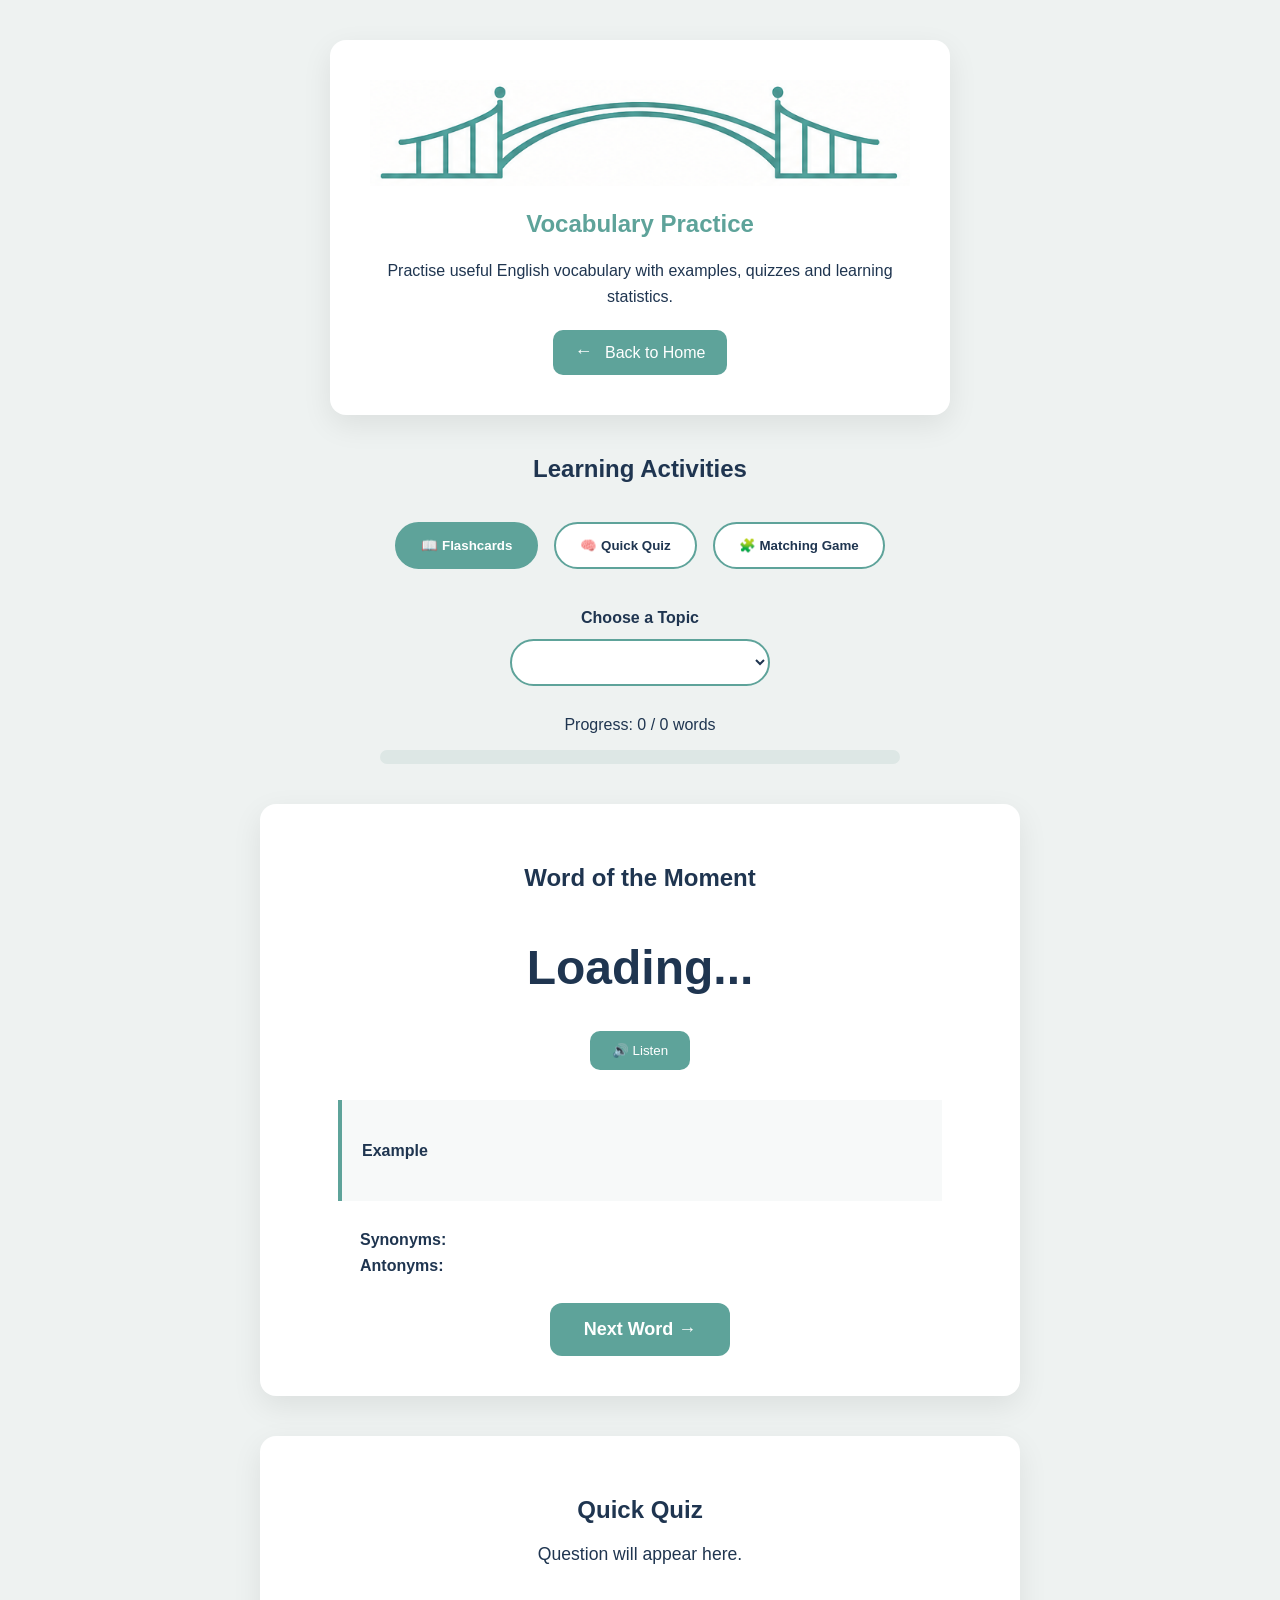
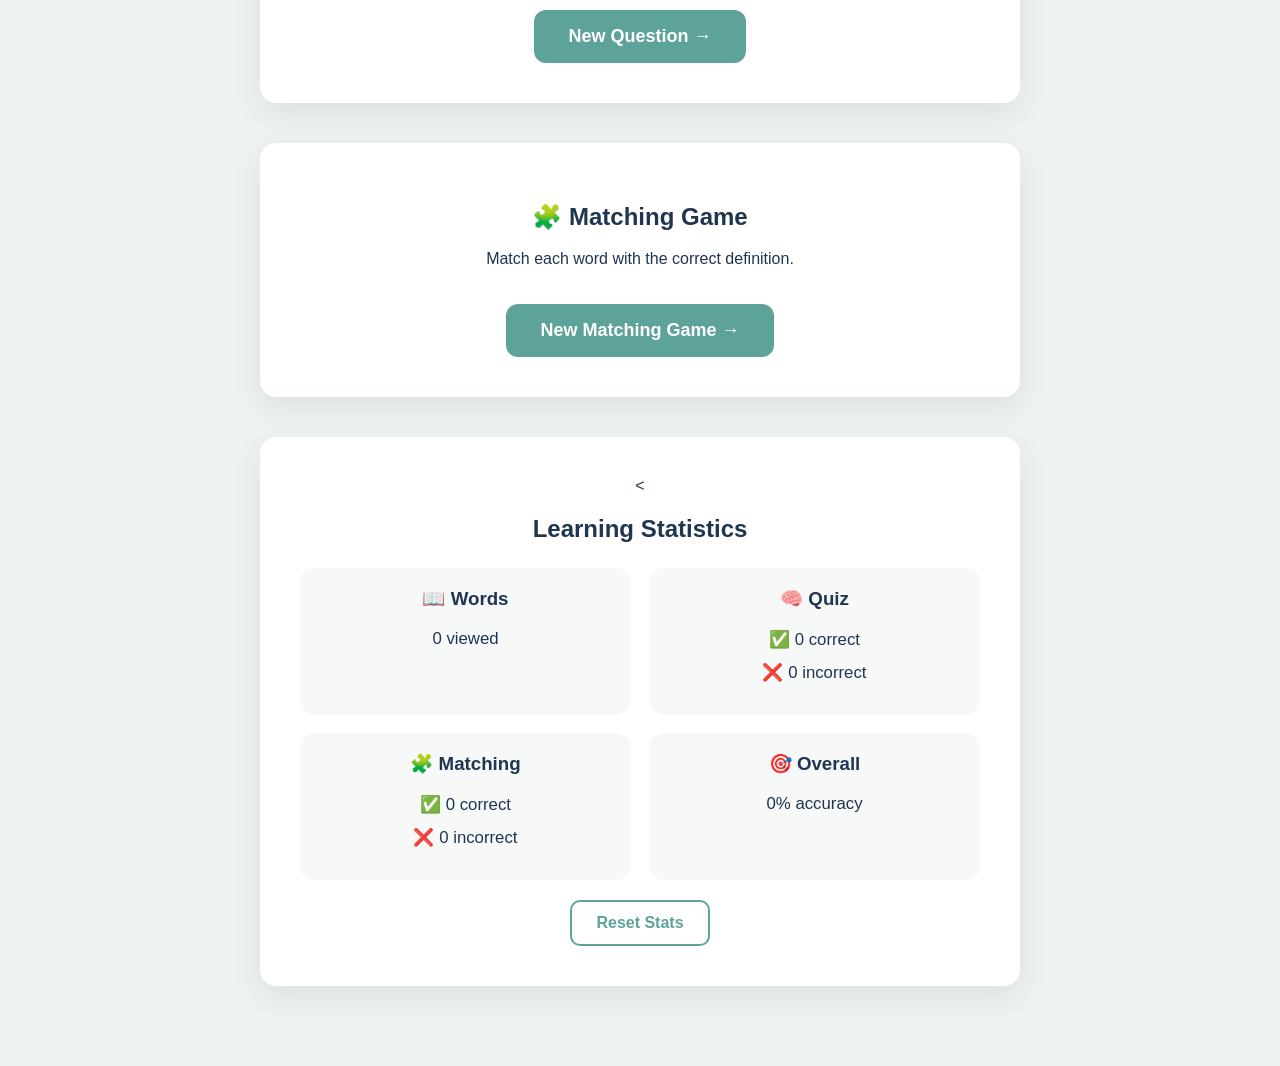
==== commit cb78fa1f: "Release Vocabulary Hub v1.0" ====
--- a/vocabulary.html
+++ b/vocabulary.html
@@ -35,15 +35,15 @@
 
     <section class="vocabulary-activity-menu">
 
-        <h2>Choose an Activity</h2>
+        <h2>Learning Activities</h2>
 
         <div class="mini-activity-grid">
 
-            <button class="mini-activity active">📖 Flashcards</button>
+            <button id="flashcardsButton" class="mini-activity active">📖 Flashcards</button>
 
-            <button class="mini-activity active">🧠 Quick Quiz</button>
+            <button id="quizButton" class="mini-activity">🧠 Quick Quiz</button>
 
-            <button class="mini-activity">🧩 Matching Game</button>
+            <button id="matchingButton" class="mini-activity">🧩 Matching Game</button>
 
         </div>
 
@@ -64,7 +64,7 @@
             </div>
         </div>
 
-        <section class="word-card">
+        <section id="flashcardsSection" class="word-card">
 
             <h2>Word of the Moment</h2>
 
@@ -100,7 +100,7 @@
 
         </section>
 
-        <section class="quiz-section">
+        <section id="quizSection" class="quiz-section">
 
             <h2>Quick Quiz</h2>
 
@@ -114,7 +114,7 @@
 
         </section>
 
-        <section class="matching-section">
+        <section id="matchingSection" class="matching-section">
 
             <h2>🧩 Matching Game</h2>
 
@@ -170,6 +170,7 @@
 <script src="js/quiz.js"></script>
 <script src="js/matching.js"></script>
 <script src="js/speech.js"></script>
+<script src="js/navigation.js"></script>
 
 </body>
 
--- a/css/style.css
+++ b/css/style.css
@@ -219,6 +219,18 @@
 }
 
 .mini-activity.active {
+    background: #5EA39A;
+    color: white;
+}
+
+.mini-activity:hover {
+
+    background: #5EA39A;
+    color: white;
+}
+
+.mini-activity.active:hover {
+
     background: #5EA39A;
     color: white;
 }
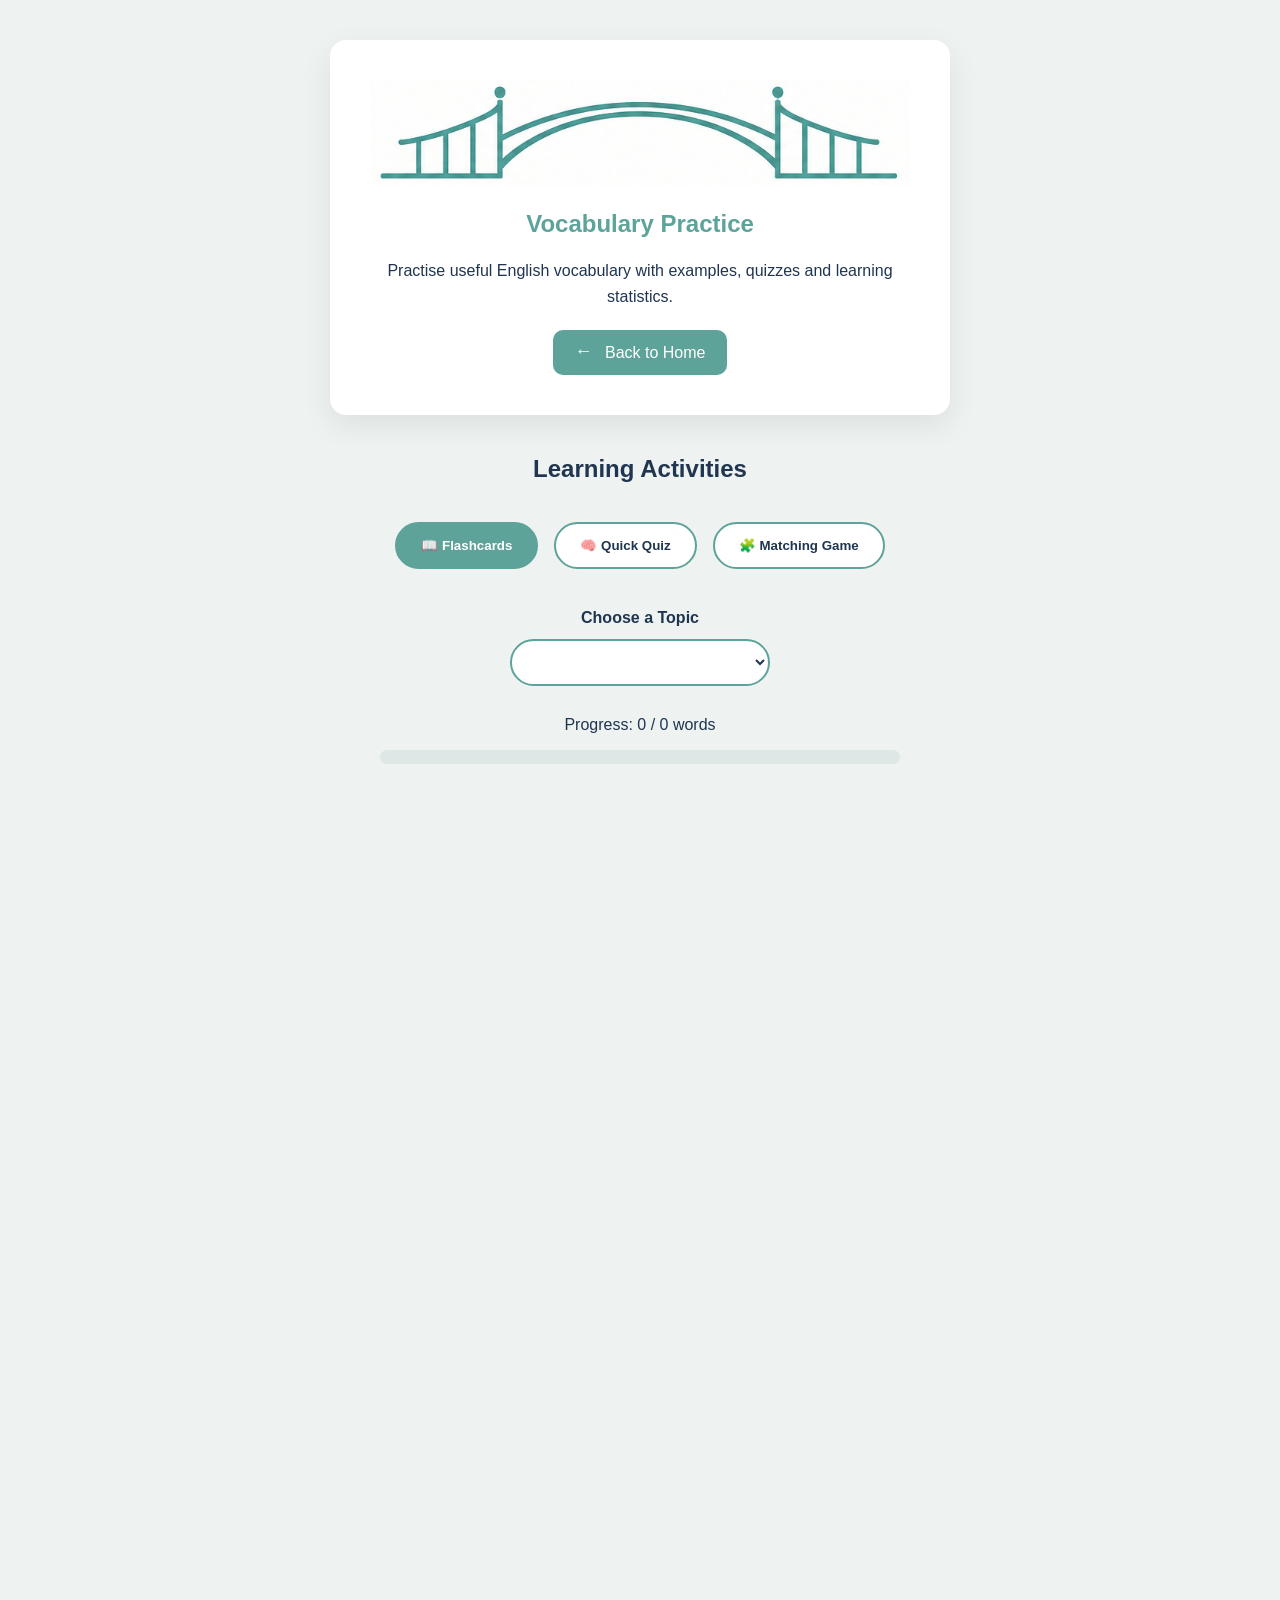
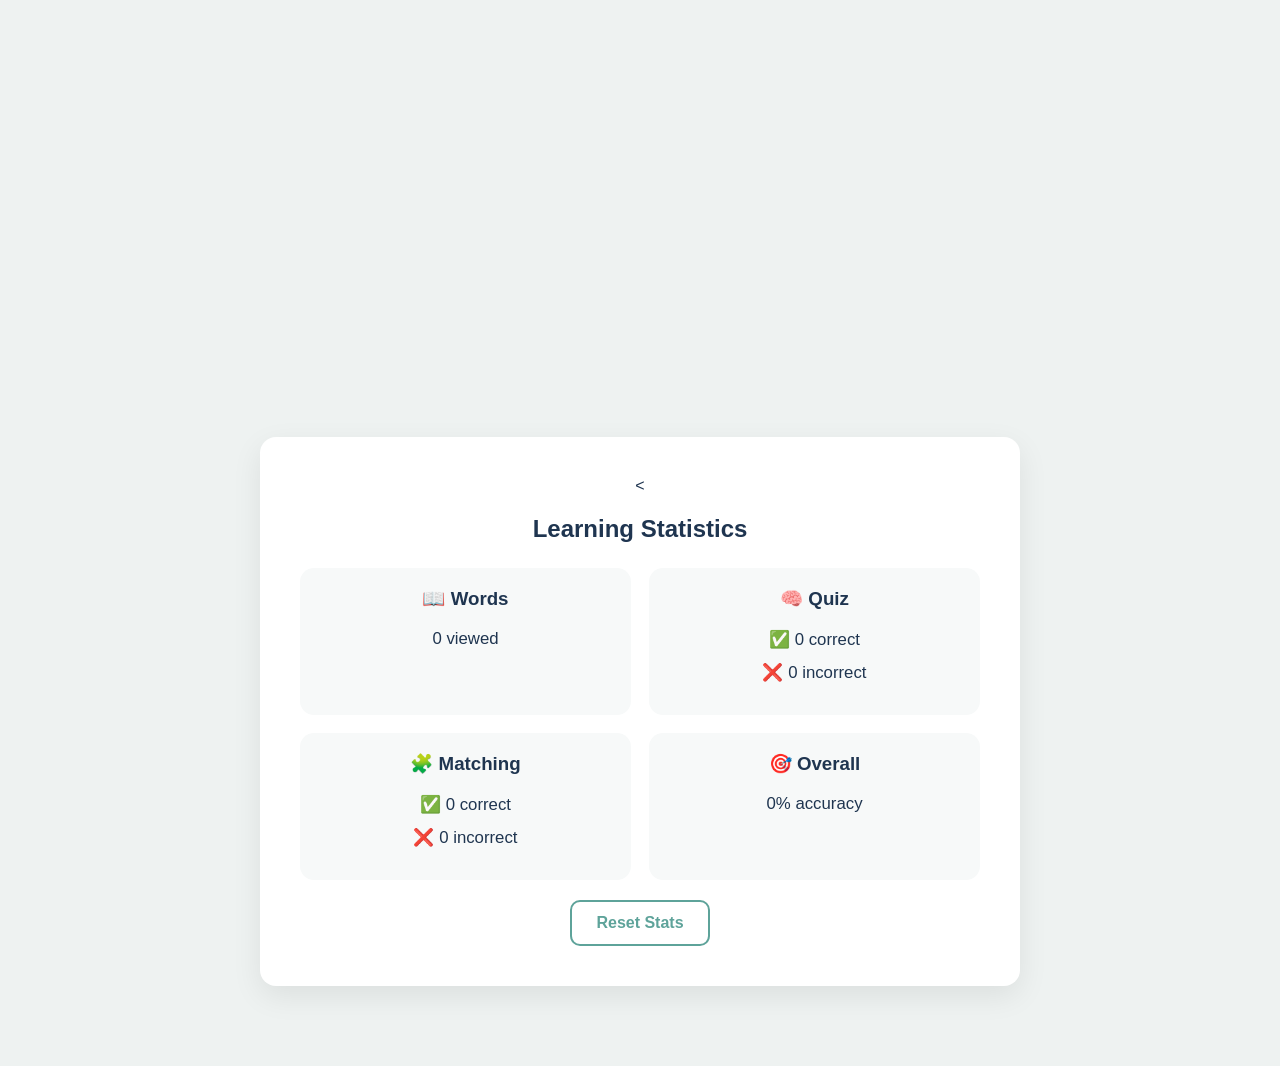
==== commit f9791724: "Add smooth activity transitions" ====
--- a/vocabulary.html
+++ b/vocabulary.html
@@ -64,7 +64,7 @@
             </div>
         </div>
 
-        <section id="flashcardsSection" class="word-card">
+        <section id="flashcardsSection" class="word-card activity-panel">
 
             <h2>Word of the Moment</h2>
 
@@ -100,7 +100,7 @@
 
         </section>
 
-        <section id="quizSection" class="quiz-section">
+        <section id="quizSection" class="quiz-section activity-panel">
 
             <h2>Quick Quiz</h2>
 
@@ -114,7 +114,7 @@
 
         </section>
 
-        <section id="matchingSection" class="matching-section">
+        <section id="matchingSection" class="matching-section activity-panel">
 
             <h2>🧩 Matching Game</h2>
 
--- a/css/style.css
+++ b/css/style.css
@@ -189,6 +189,19 @@
    Vocabulary Page
 ====================================================== */
 
+.activity-panel {
+    opacity: 0;
+    transform: translateY(10px);
+    transition:
+        opacity .3s ease,
+        transform .3s ease;
+}
+
+.activity-panel.visible {
+    opacity: 1;
+    transform: translateY(0);
+}
+
 .vocabulary-app {
 
     max-width: 800px;
@@ -230,9 +243,9 @@
 }
 
 .mini-activity.active:hover {
-
     background: #5EA39A;
     color: white;
+    transform: none;
 }
 
 .topic-control {
